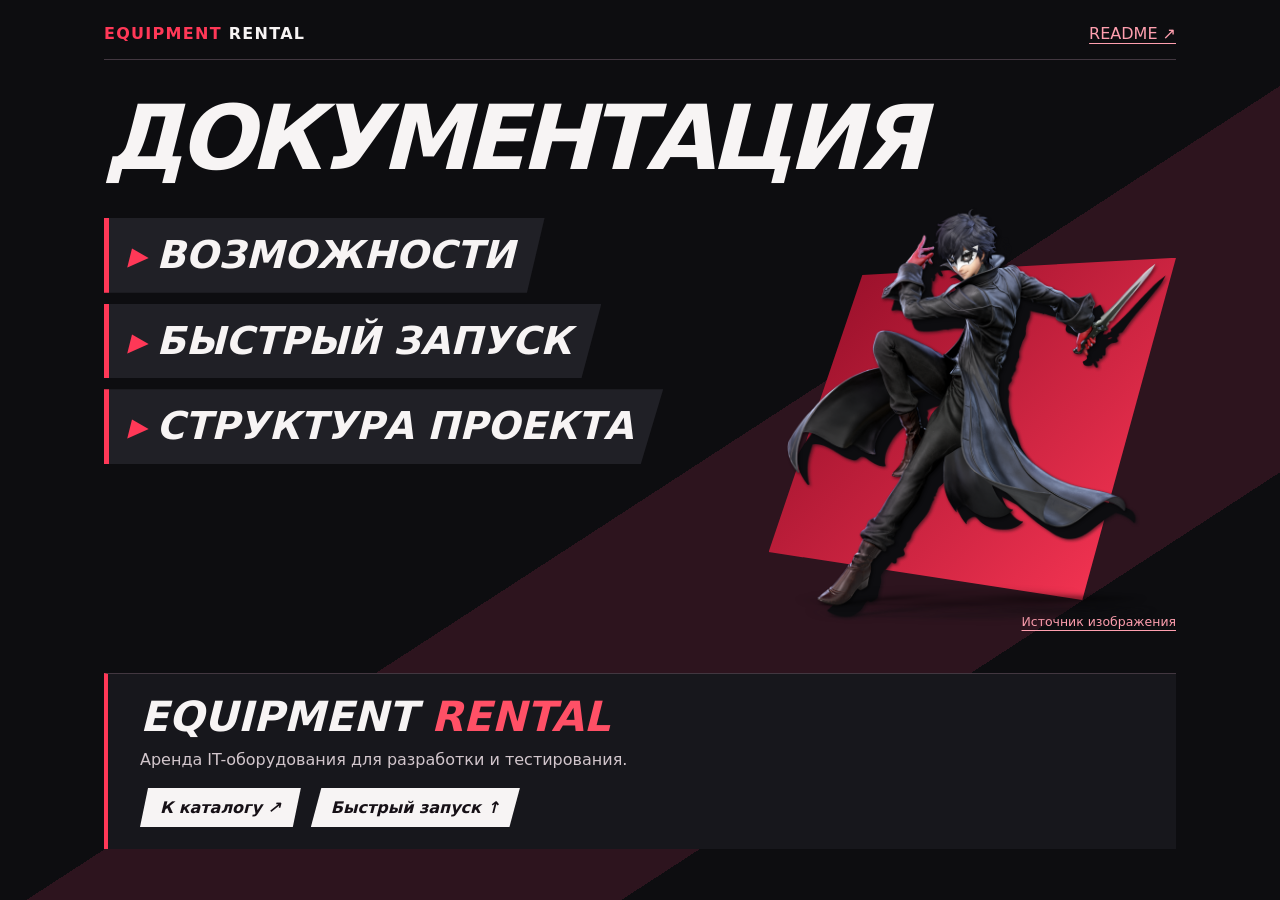
==== static/project-structure.html @ f2153b8c "Widen open documentation panels on desktop" ====
<!doctype html>
<html lang="ru">
<head>
<meta charset="utf-8">
<meta name="viewport" content="width=device-width, initial-scale=1">
<title>Документация · Equipment Rental</title>
<style>
:root{color-scheme:dark;--red:#ff3857;--ink:#0d0d10;--paper:#f7f4f4;--muted:#d2c6cc;font-family:"Segoe UI",system-ui,sans-serif;background:var(--ink);color:var(--paper)}
*{box-sizing:border-box}
body{margin:0;background:linear-gradient(147deg,transparent 52%,#2d141e 52%,#2d141e 67%,transparent 67%),#0d0d10;min-height:100vh}
main{max-width:1200px;margin:auto;padding:24px clamp(18px,5vw,64px) 48px}
header{display:flex;justify-content:space-between;align-items:center;gap:14px;flex-wrap:wrap;border-bottom:1px solid #423740;padding-bottom:16px}
.brand{font-weight:900;letter-spacing:.08em;text-transform:uppercase}
.brand span{color:var(--red)}
a{color:#ff9faf;text-underline-offset:4px}
:focus-visible{outline:2px solid var(--red);outline-offset:4px}
h1{font-size:clamp(2.25rem,7vw,5.6rem);font-style:italic;line-height:.95;letter-spacing:-.06em;text-transform:uppercase;margin:36px 0 26px;overflow-wrap:anywhere}
details{margin:11px 0}
summary{list-style:none;cursor:pointer;width:fit-content;max-width:100%;padding:8px 30px 9px 18px;border-left:5px solid var(--red);background:#202026;font-weight:900;font-style:italic;text-transform:uppercase;font-size:var(--menu-font);line-height:1.5;clip-path:polygon(0 0,100% 0,96% 100%,0 100%)}
summary::-webkit-details-marker{display:none}
summary:before{content:"▸";margin-right:10px;color:var(--red)}
summary:hover,details[open]>summary{background:var(--paper);color:#151015}
details[open]>summary:before{content:"▾";color:#b50030}
summary:focus-visible{outline-offset:-4px}
.panel{position:relative;margin:8px 0 18px;padding:clamp(16px,3vw,32px);background:linear-gradient(150deg,#23171f,#17171c 65%);border:1px solid #59404e;border-left:4px solid var(--red);overflow-wrap:anywhere}
.panel:before{content:"";position:absolute;top:0;right:0;width:76px;height:20px;background:var(--red);clip-path:polygon(35% 0,100% 0,100% 100%,0 100%);pointer-events:none}
.panel h2{font-size:clamp(1.4rem,4vw,2.45rem);font-weight:900;font-style:italic;margin:0 0 16px;text-transform:uppercase}
.grid{display:grid;grid-template-columns:repeat(2,minmax(0,1fr));gap:12px}
article{padding:14px;background:#231e25;border-left:2px solid #95435a}
article h2,article h3{font-size:1.05rem;margin:0 0 8px}
p{line-height:1.5;color:var(--muted)}
article p{margin:0 0 8px}
ul{padding-left:18px}
pre{padding:12px;background:#101014;border-left:2px solid #99435b;overflow:auto}
dt{font-weight:700;margin-top:12px}dd{margin:4px 0 0}dd code{overflow-wrap:anywhere}
@media(max-width:650px){.grid{grid-template-columns:1fr}}
@media (prefers-reduced-motion: no-preference) {
  h1 { animation: title-cut 310ms cubic-bezier(.12,.8,.25,1) both; }
  details > summary { animation: menu-cut 300ms cubic-bezier(.12,.8,.25,1) both; }
  details:nth-of-type(1):not([open]) > summary { animation-delay: 45ms; }
  details:nth-of-type(2):not([open]) > summary { animation-delay: 90ms; }
  details:nth-of-type(3):not([open]) > summary { animation-delay: 135ms; }
  summary { transition: translate 140ms ease; }

  details[open] > summary { animation: select-flash 260ms ease-out both; }
  details[open] > .panel { animation: panel-cut 330ms cubic-bezier(.12,.8,.25,1) both; }
}
@keyframes title-cut {
  from { opacity: 0; transform: translateX(-18px) skewX(-8deg); }
  to { opacity: 1; transform: none; }
}
@keyframes menu-cut {
  from { opacity: 0; transform: translate(-22px, 7px) skewX(-10deg); }
  to { opacity: 1; transform: none; }
}
@keyframes select-flash {
  0% { background: #b50030; color: white; }
  100% { background: var(--paper); color: #151015; transform: none; }
}
@keyframes panel-cut {
  from { opacity: 0; transform: translateY(10px); clip-path: polygon(0 0, 28% 0, 0 100%, 0 100%); }
  to { opacity: 1; transform: none; clip-path: polygon(0 0, 100% 0, 100% 100%, 0 100%); }
}
.docs-layout{--menu-font:clamp(1.14rem,4vw,2.4rem);--menu-width:calc(62% - 24px);display:grid;grid-template-columns:minmax(0,var(--menu-width)) minmax(0,1fr);gap:24px;align-items:start}
.docs-menu{min-width:0}
.joker{position:relative;align-self:start;margin:0;isolation:isolate}
.joker::before{content:"";position:absolute;inset:12% 0 7%;background:linear-gradient(135deg,#8c0b25,var(--red));clip-path:polygon(23% 5%,100% 0,77% 100%,0 86%);z-index:-1}
.joker img{display:block;width:100%;height:auto;filter:drop-shadow(10px 12px 0 #0d0d10)}
.joker figcaption{text-align:right;font-size:.78rem}
.project-banner{margin-top:44px;padding:22px clamp(16px,4vw,32px);border-top:1px solid #423740;border-left:4px solid var(--red);background:#17171c}
.banner-copy h2{font-size:clamp(1.5rem,4vw,2.6rem);line-height:1;font-style:italic;text-transform:uppercase;margin:0}
.banner-copy h2 span{color:#ff5066}
.banner-copy p{margin:10px 0 16px}
.banner-links{display:flex;flex-wrap:wrap;gap:10px}
.banner-links a{padding:10px 20px;color:#161016;background:#f7f4f4;text-decoration:none;font-weight:900;font-style:italic;clip-path:polygon(5% 0,100% 0,95% 100%,0 100%)}
.banner-links a:hover,.banner-links a:focus-visible{background:#ff4560;color:#120810;outline-offset:-4px}
@media(max-width:720px){.docs-layout{grid-template-columns:1fr}.joker{width:min(70%,280px);margin-inline:auto}}
/* Dark Hour follows the open menu section, including keyboard activation. */
body{position:relative;isolation:isolate;background:#0d0d10}
body::before{content:"";position:fixed;inset:-20vmax;z-index:-1;pointer-events:none;background:linear-gradient(147deg,transparent 52%,#2d141e 52%,#2d141e 67%,transparent 67%);transform:translateY(var(--stripe-shift,0px)) rotate(var(--stripe-angle,0deg));transform-origin:50% 50%}
body:has(.docs-menu details[open]){background:#050407}
body:has(.docs-menu details[open])::before{opacity:.65}
body:has(.docs-menu details:nth-of-type(1)[open]){--stripe-shift:-9vh;--stripe-angle:15deg}
body:has(.docs-menu details:nth-of-type(2)[open]){--stripe-shift:-17vh;--stripe-angle:-13deg}
body:has(.docs-menu details:nth-of-type(3)[open]){--stripe-shift:-25vh;--stripe-angle:22deg}
@media(prefers-reduced-motion:no-preference){
  body{transition:background-color 420ms ease}
  body::before{transition:transform 740ms cubic-bezier(.2,.9,.25,1.16),opacity 420ms ease}
  body:has(.docs-menu details[open])::before{animation:dark-hour-sway 5s 740ms ease-in-out infinite}
}
@keyframes dark-hour-sway{
  0%,100%{rotate:0deg}
  50%{rotate:-5deg}
}
.docs-layout:has(.docs-menu details[open]) .joker{display:none}
.docs-layout:has(.docs-menu details[open]){grid-template-columns:minmax(0,1fr)}
@media(min-width:721px) and (max-width:1099px){ .docs-menu:has(details[open]) summary{max-width:var(--menu-width)} }
@media(min-width:1100px){
  .docs-layout:has(details[open]){--menu-row:calc(1.5 * var(--menu-font) + 28px)}
  .docs-menu:has(details[open]){position:relative;min-height:calc(3 * var(--menu-row))}
  .docs-menu:has(details[open]) details{margin:0}
  .docs-menu:has(details[open]) summary{position:absolute;left:0;top:calc(11px + var(--menu-index) * var(--menu-row));max-width:var(--menu-width)}
  .docs-menu details:nth-of-type(1){--menu-index:0}
  .docs-menu details:nth-of-type(2){--menu-index:1}
  .docs-menu details:nth-of-type(3){--menu-index:2}
  .docs-menu details[open]>.panel{margin:0 calc(-1 * clamp(0px, (100vw - 1200px) / 2 + 32px, 320px)) 0 calc(var(--menu-width) + 24px)}
}
@media(prefers-reduced-motion:no-preference){
  .docs-layout:not(:has(details[open])) .joker{animation:menu-cut 300ms ease-out both}
}
</style>
</head>
<body>
<main>
<header><div class="brand"><span>Equipment</span> Rental</div><a href="https://github.com/Interlink-Labs/equipment_rental#readme">README ↗</a></header>
<h1>Документация</h1>
<div class="docs-layout"><div class="docs-menu">
<details name="documentation">
<summary>Возможности</summary>
<div class="panel"><h2>Возможности проекта</h2>
<div class="grid">
<article><h3>Оборудование</h3><p>Каталог с дневными тарифами и инвентарными номерами.</p></article>
<article><h3>Клиенты</h3><p>Карточки клиентов с контактными данными.</p></article>
<article><h3>Аренды</h3><p>Оформление аренды и брони, расчёт стоимости по датам.</p></article>
<article><h3>Сотрудники</h3><p>Учёт сотрудников и их ролей.</p></article>
</div>
<p>В браузере доступен <a href="/">каталог оборудования</a>. Маршруты всех разделов собраны в <a href="/docs">Swagger</a>.</p>
</div>
</details>
<details name="documentation" id="quick-start">
<summary>Быстрый запуск</summary>
<div class="panel"><h2>Быстрый запуск</h2>
<p>Откройте терминал в папке проекта и создайте виртуальное окружение.</p>
<pre><code>python -m venv venv</code></pre>
<p>Активируйте окружение командой для своего терминала.</p>
<dl>
<dt>Windows PowerShell</dt><dd><code>venv\Scripts\Activate.ps1</code></dd>
<dt>Windows CMD</dt><dd><code>venv\Scripts\activate.bat</code></dd>
<dt>macOS / Linux</dt><dd><code>source venv/bin/activate</code></dd>
</dl>
<p>Установите зависимости и запустите сервер.</p>
<pre><code>python -m pip install -r requirements.txt
python main.py</code></pre>
<p><a href="/">Открыть каталог</a> · <a href="/docs">Открыть Swagger</a></p>
</div>
</details>
<details name="documentation">
<summary>Структура проекта</summary>
<div class="panel"><h2>Структура проекта</h2>
<section class="grid" aria-label="Модули проекта">
    <article><h2>Запуск</h2><p>Точка входа FastAPI и зависимости.</p><ul>
      <li><a href="https://github.com/Interlink-Labs/equipment_rental/blob/main/main.py"><code>main.py</code></a></li>
      <li><a href="https://github.com/Interlink-Labs/equipment_rental/blob/main/requirements.txt"><code>requirements.txt</code></a></li>
    </ul></article>
    <article><h2>Данные</h2><p>SQLite, модели таблиц и проверка данных.</p><ul>
      <li><a href="https://github.com/Interlink-Labs/equipment_rental/blob/main/database.py"><code>database.py</code></a></li>
      <li><a href="https://github.com/Interlink-Labs/equipment_rental/blob/main/models.py"><code>models.py</code></a></li>
      <li><a href="https://github.com/Interlink-Labs/equipment_rental/blob/main/schemas.py"><code>schemas.py</code></a></li>
    </ul></article>
    <article><h2>API</h2><p>Маршруты, расчёт стоимости и проверка дат.</p><ul>
      <li><a href="https://github.com/Interlink-Labs/equipment_rental/tree/main/routers"><code>routers/</code></a></li>
      <li><a href="https://github.com/Interlink-Labs/equipment_rental/blob/main/services.py"><code>services.py</code></a></li>
    </ul></article>
    <article><h2>Интерфейс</h2><p>Разметка, стили и JavaScript.</p><ul>
      <li><a href="https://github.com/Interlink-Labs/equipment_rental/tree/main/templates"><code>templates/</code></a></li>
      <li><a href="https://github.com/Interlink-Labs/equipment_rental/tree/main/static"><code>static/</code></a></li>
    </ul></article>
  </section>
</div>
</details>
</div>
<figure class="joker">
  <img src="./joker.png" alt="Джокер из Persona 5" width="1708" height="1708">
  <figcaption><a href="https://www.ssbwiki.com/File:Joker_SSBU.png">Источник изображения</a></figcaption>
</figure>
</div>
<section class="project-banner" aria-labelledby="banner-title">
  <div class="banner-copy">
    <h2 id="banner-title">Equipment <span>Rental</span></h2>
    <p>Аренда IT-оборудования для разработки и тестирования.</p>
    <nav class="banner-links" aria-label="Ссылки проекта">
      <a href="/">К каталогу ↗</a>
      <a href="#quick-start">Быстрый запуск ↑</a>
    </nav>
  </div>
</section>
<script>
document.querySelector('.banner-links a[href="#quick-start"]').addEventListener('click', () => {
  document.getElementById('quick-start').open = true;
});
</script>
</main>
</body>
</html>
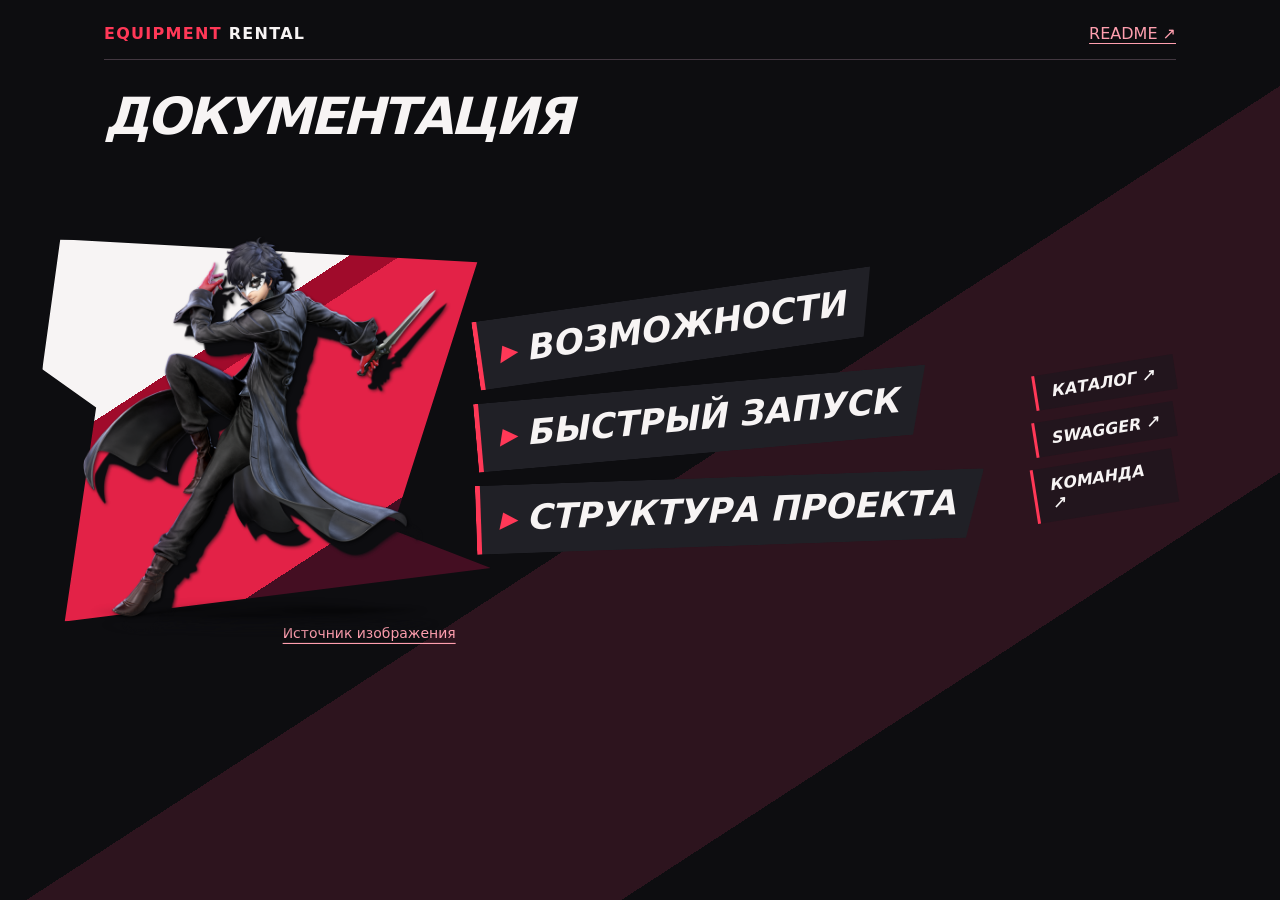
==== commit a94f2f51: "Recompose interactive README as a Persona-inspired menu" ====
--- a/static/project-structure.html
+++ b/static/project-structure.html
@@ -67,13 +67,6 @@
 .joker::before{content:"";position:absolute;inset:12% 0 7%;background:linear-gradient(135deg,#8c0b25,var(--red));clip-path:polygon(23% 5%,100% 0,77% 100%,0 86%);z-index:-1}
 .joker img{display:block;width:100%;height:auto;filter:drop-shadow(10px 12px 0 #0d0d10)}
 .joker figcaption{text-align:right;font-size:.78rem}
-.project-banner{margin-top:44px;padding:22px clamp(16px,4vw,32px);border-top:1px solid #423740;border-left:4px solid var(--red);background:#17171c}
-.banner-copy h2{font-size:clamp(1.5rem,4vw,2.6rem);line-height:1;font-style:italic;text-transform:uppercase;margin:0}
-.banner-copy h2 span{color:#ff5066}
-.banner-copy p{margin:10px 0 16px}
-.banner-links{display:flex;flex-wrap:wrap;gap:10px}
-.banner-links a{padding:10px 20px;color:#161016;background:#f7f4f4;text-decoration:none;font-weight:900;font-style:italic;clip-path:polygon(5% 0,100% 0,95% 100%,0 100%)}
-.banner-links a:hover,.banner-links a:focus-visible{background:#ff4560;color:#120810;outline-offset:-4px}
 @media(max-width:720px){.docs-layout{grid-template-columns:1fr}.joker{width:min(70%,280px);margin-inline:auto}}
 /* Dark Hour follows the open menu section, including keyboard activation. */
 body{position:relative;isolation:isolate;background:#0d0d10}
@@ -107,6 +100,24 @@
 }
 @media(prefers-reduced-motion:no-preference){
   .docs-layout:not(:has(details[open])) .joker{animation:menu-cut 300ms ease-out both}
+}
+.quick-links{display:flex;flex-wrap:wrap;gap:8px;align-self:center}
+.quick-links a{display:block;padding:8px 14px;background:#22151d;border-left:3px solid var(--red);color:var(--paper);font-weight:800;font-style:italic;text-decoration:none;text-transform:uppercase}
+.quick-links a:hover,.quick-links a:focus-visible{background:var(--paper);color:#151015}
+.docs-layout:has(details[open]) .quick-links{grid-area:2/1;display:flex}
+@media(min-width:1100px){
+  .docs-layout{--menu-font:clamp(1.9rem,2.7vw,2.4rem)}
+  main>h1{font-size:clamp(2rem,4vw,4.4rem);margin:32px 0 10px}
+  .docs-layout:not(:has(details[open])){grid-template-columns:minmax(0,34fr) minmax(0,52fr) minmax(0,14fr);align-items:center;min-height:min(64vh,620px)}
+  .docs-layout:not(:has(details[open])) .joker{grid-area:1/1;align-self:center;scale:1.12;translate:-5%}
+  .docs-layout:not(:has(details[open])) .joker::before{inset:1% -9% 5% -6%;background:linear-gradient(147deg,#f7f4f4 0 32%,#a00b2b 32% 37%,#e32247 37% 73%,#440e22 73%);clip-path:polygon(4% 0,97% 6%,78% 76%,100% 86%,5% 100%,12% 44%,0 34%)}
+  .docs-layout:not(:has(details[open])) .docs-menu{grid-area:1/2;z-index:1}
+  .docs-menu summary{rotate:-8deg;transform-origin:left center;white-space:nowrap}
+  .docs-menu details:nth-of-type(2)>summary{rotate:-5deg}
+  .docs-menu details:nth-of-type(3)>summary{rotate:-2deg}
+  .docs-menu:not(:has(details[open])) details{margin:13px 0}
+  .quick-links{grid-area:1/3;display:grid;gap:12px}
+  .docs-layout:not(:has(details[open])) .quick-links a{rotate:-9deg}
 }
 </style>
 </head>
@@ -173,22 +184,12 @@
   <img src="./joker.png" alt="Джокер из Persona 5" width="1708" height="1708">
   <figcaption><a href="https://www.ssbwiki.com/File:Joker_SSBU.png">Источник изображения</a></figcaption>
 </figure>
+<nav class="quick-links" aria-label="Быстрые ссылки">
+  <a href="/">Каталог <span aria-hidden="true">↗</span></a>
+  <a href="/docs">Swagger <span aria-hidden="true">↗</span></a>
+  <a href="https://github.com/orgs/Interlink-Labs/projects/6">Команда <span aria-hidden="true">↗</span></a>
+</nav>
 </div>
-<section class="project-banner" aria-labelledby="banner-title">
-  <div class="banner-copy">
-    <h2 id="banner-title">Equipment <span>Rental</span></h2>
-    <p>Аренда IT-оборудования для разработки и тестирования.</p>
-    <nav class="banner-links" aria-label="Ссылки проекта">
-      <a href="/">К каталогу ↗</a>
-      <a href="#quick-start">Быстрый запуск ↑</a>
-    </nav>
-  </div>
-</section>
-<script>
-document.querySelector('.banner-links a[href="#quick-start"]').addEventListener('click', () => {
-  document.getElementById('quick-start').open = true;
-});
-</script>
 </main>
 </body>
 </html>
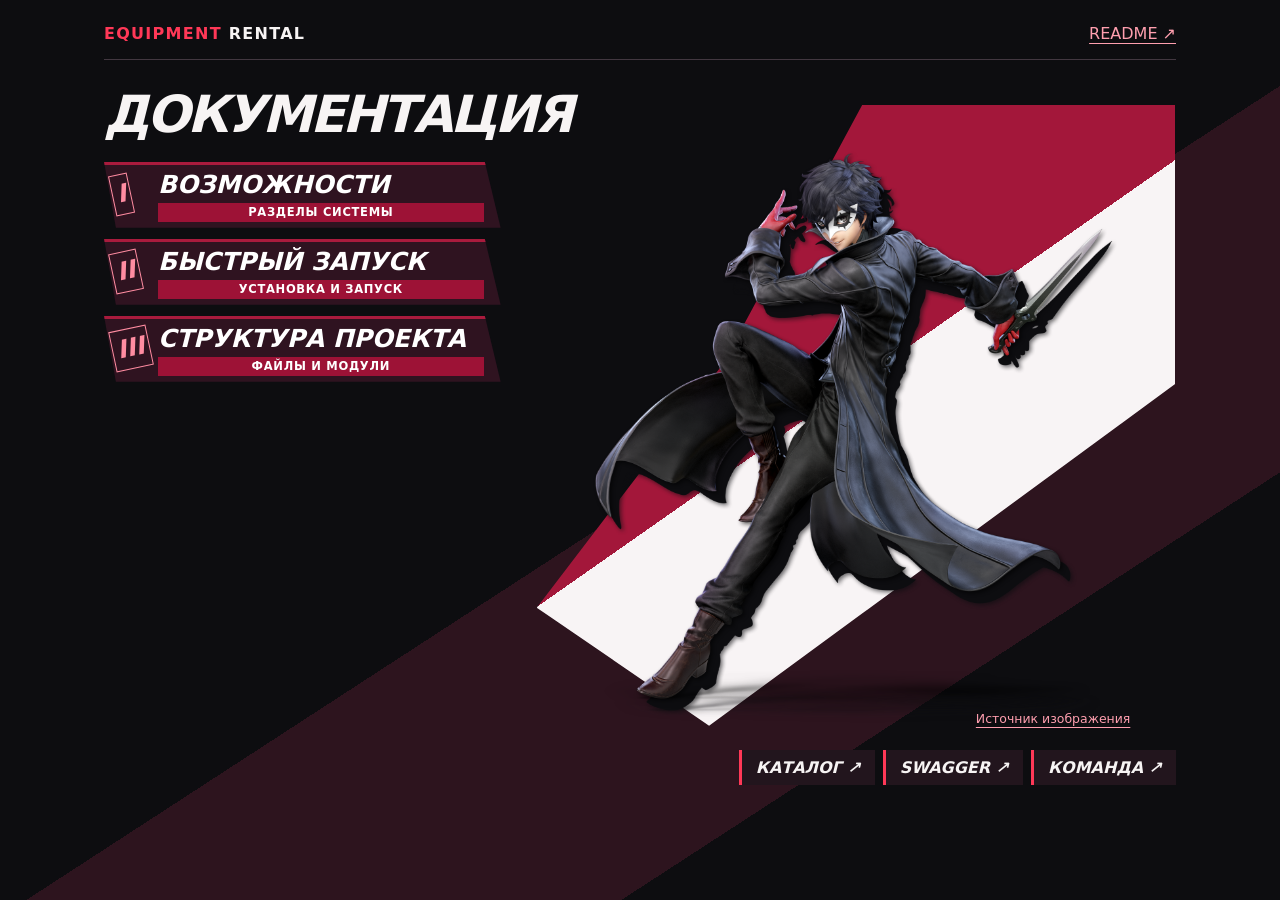
==== commit 75608db8: "Match documentation menu to Persona list layout" ====
--- a/static/project-structure.html
+++ b/static/project-structure.html
@@ -105,19 +105,24 @@
 .quick-links a{display:block;padding:8px 14px;background:#22151d;border-left:3px solid var(--red);color:var(--paper);font-weight:800;font-style:italic;text-decoration:none;text-transform:uppercase}
 .quick-links a:hover,.quick-links a:focus-visible{background:var(--paper);color:#151015}
 .docs-layout:has(details[open]) .quick-links{grid-area:2/1;display:flex}
+.docs-layout{--card-height:66px;--menu-font:clamp(.9rem,2.2vw,1.55rem)}
+.docs-menu summary{display:grid;grid-template-columns:38px minmax(0,1fr);grid-template-rows:1fr auto;align-items:center;gap:0 8px;width:100%;min-height:var(--card-height);padding:5px 17px 6px 8px;line-height:1.08;background:#2f1320;color:#fff;clip-path:polygon(0 0,96% 0,100% 100%,3% 100%);border-left:0;box-shadow:inset 0 3px #a91b3d}
+.docs-menu summary::before{display:none}
+.docs-menu summary:hover,.docs-menu details[open]>summary{background:#f7f4f4;color:#110c10;box-shadow:inset 0 4px #ee234c}
+.menu-number{grid-row:1 / 3;justify-self:start;align-self:center;padding:6px 4px;border:1px solid currentColor;rotate:-12deg;color:#ff8ca1}
+details[open] .menu-number,summary:hover .menu-number{color:#a40029}
+.menu-caption{grid-column:2;display:block;padding:3px 5px;background:#9d1236;color:#fff;font-size:.72rem;letter-spacing:.06em;text-align:center;font-style:normal}
+details[open] .menu-caption,summary:hover .menu-caption{background:#141016}
 @media(min-width:1100px){
-  .docs-layout{--menu-font:clamp(1.9rem,2.7vw,2.4rem)}
-  main>h1{font-size:clamp(2rem,4vw,4.4rem);margin:32px 0 10px}
-  .docs-layout:not(:has(details[open])){grid-template-columns:minmax(0,34fr) minmax(0,52fr) minmax(0,14fr);align-items:center;min-height:min(64vh,620px)}
-  .docs-layout:not(:has(details[open])) .joker{grid-area:1/1;align-self:center;scale:1.12;translate:-5%}
-  .docs-layout:not(:has(details[open])) .joker::before{inset:1% -9% 5% -6%;background:linear-gradient(147deg,#f7f4f4 0 32%,#a00b2b 32% 37%,#e32247 37% 73%,#440e22 73%);clip-path:polygon(4% 0,97% 6%,78% 76%,100% 86%,5% 100%,12% 44%,0 34%)}
-  .docs-layout:not(:has(details[open])) .docs-menu{grid-area:1/2;z-index:1}
-  .docs-menu summary{rotate:-8deg;transform-origin:left center;white-space:nowrap}
-  .docs-menu details:nth-of-type(2)>summary{rotate:-5deg}
-  .docs-menu details:nth-of-type(3)>summary{rotate:-2deg}
-  .docs-menu:not(:has(details[open])) details{margin:13px 0}
-  .quick-links{grid-area:1/3;display:grid;gap:12px}
-  .docs-layout:not(:has(details[open])) .quick-links a{rotate:-9deg}
+  main>h1{font-size:clamp(2.1rem,4vw,4.5rem);margin:30px 0 12px}
+  .docs-layout{--menu-width:37%}
+  .docs-layout:not(:has(details[open])){grid-template-columns:minmax(0,var(--menu-width)) minmax(0,1fr);position:relative;min-height:min(65vh,580px)}
+  .docs-layout:not(:has(details[open])) .docs-menu{grid-area:1/1;z-index:1}
+  .docs-layout:not(:has(details[open])) .joker{grid-area:1/2;align-self:center;width:min(92%,560px);justify-self:center}
+  .docs-layout:not(:has(details[open])) .joker::before{inset:-8% -8% 0 -6%;background:linear-gradient(145deg,#a3173a 0 47%,#f8f4f5 47% 80%,#ff2d54 80%);clip-path:polygon(51% 0,100% 0,100% 45%,27% 100%,0 81%,29% 42%)}
+  .docs-layout:not(:has(details[open])) .quick-links{grid-area:2/2;justify-self:end}
+  .docs-layout:has(details[open]){--menu-row:calc(var(--card-height) + 11px)}
+  .docs-menu:has(details[open]) summary{width:var(--menu-width)}
 }
 </style>
 </head>
@@ -127,7 +132,7 @@
 <h1>Документация</h1>
 <div class="docs-layout"><div class="docs-menu">
 <details name="documentation">
-<summary>Возможности</summary>
+<summary><span class="menu-number" aria-hidden="true">I</span><span>Возможности</span><small class="menu-caption">Разделы системы</small></summary>
 <div class="panel"><h2>Возможности проекта</h2>
 <div class="grid">
 <article><h3>Оборудование</h3><p>Каталог с дневными тарифами и инвентарными номерами.</p></article>
@@ -139,7 +144,7 @@
 </div>
 </details>
 <details name="documentation" id="quick-start">
-<summary>Быстрый запуск</summary>
+<summary><span class="menu-number" aria-hidden="true">II</span><span>Быстрый запуск</span><small class="menu-caption">Установка и запуск</small></summary>
 <div class="panel"><h2>Быстрый запуск</h2>
 <p>Откройте терминал в папке проекта и создайте виртуальное окружение.</p>
 <pre><code>python -m venv venv</code></pre>
@@ -156,7 +161,7 @@
 </div>
 </details>
 <details name="documentation">
-<summary>Структура проекта</summary>
+<summary><span class="menu-number" aria-hidden="true">III</span><span>Структура проекта</span><small class="menu-caption">Файлы и модули</small></summary>
 <div class="panel"><h2>Структура проекта</h2>
 <section class="grid" aria-label="Модули проекта">
     <article><h2>Запуск</h2><p>Точка входа FastAPI и зависимости.</p><ul>
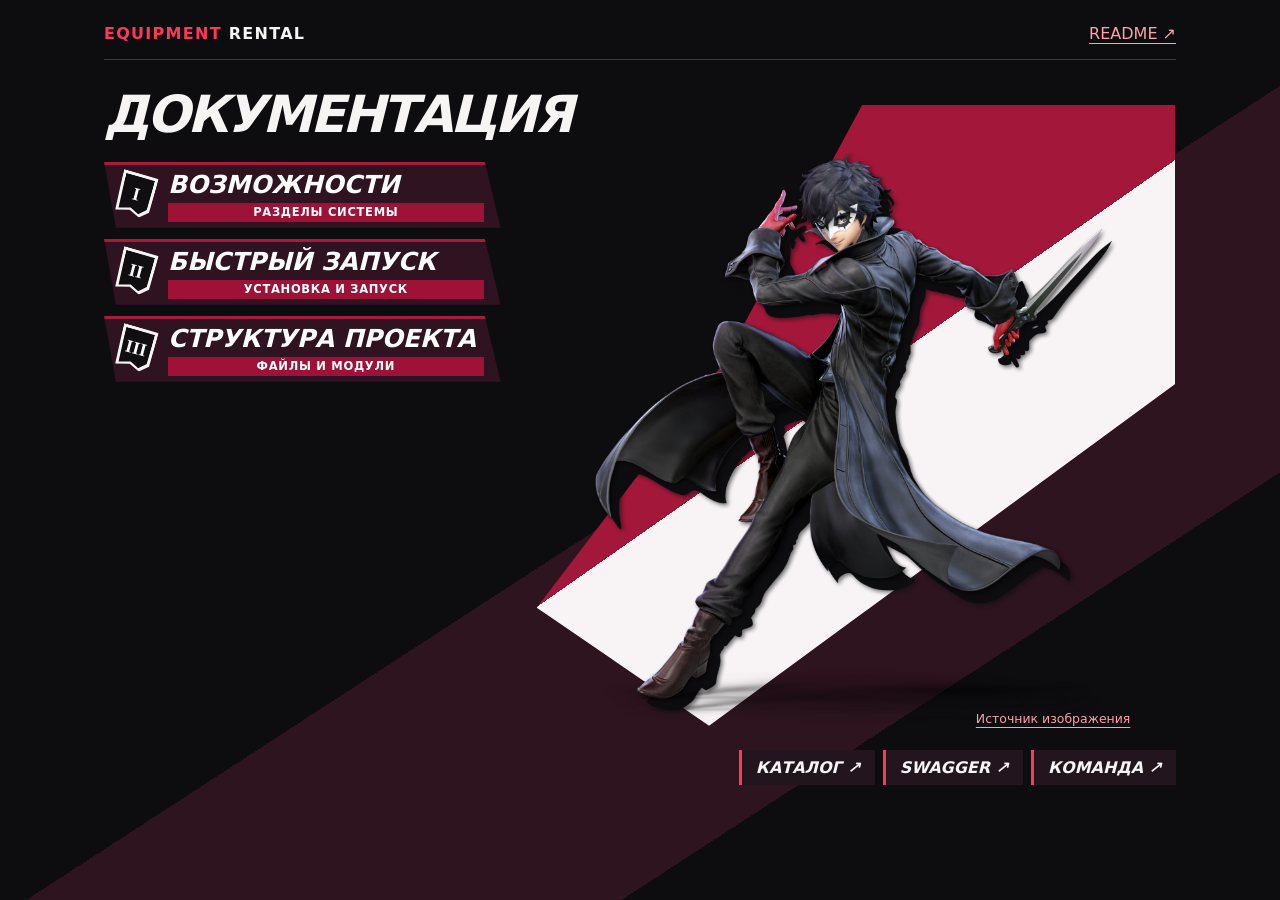
==== commit 099c3339: "Style menu numbers as tilted black cards" ====
--- a/static/project-structure.html
+++ b/static/project-structure.html
@@ -106,11 +106,11 @@
 .quick-links a:hover,.quick-links a:focus-visible{background:var(--paper);color:#151015}
 .docs-layout:has(details[open]) .quick-links{grid-area:2/1;display:flex}
 .docs-layout{--card-height:66px;--menu-font:clamp(.9rem,2.2vw,1.55rem)}
-.docs-menu summary{display:grid;grid-template-columns:38px minmax(0,1fr);grid-template-rows:1fr auto;align-items:center;gap:0 8px;width:100%;min-height:var(--card-height);padding:5px 17px 6px 8px;line-height:1.08;background:#2f1320;color:#fff;clip-path:polygon(0 0,96% 0,100% 100%,3% 100%);border-left:0;box-shadow:inset 0 3px #a91b3d}
+.docs-menu summary{display:grid;grid-template-columns:48px minmax(0,1fr);grid-template-rows:1fr auto;align-items:center;gap:0 8px;width:100%;min-height:var(--card-height);padding:5px 17px 6px 8px;line-height:1.08;background:#2f1320;color:#fff;clip-path:polygon(0 0,96% 0,100% 100%,3% 100%);border-left:0;box-shadow:inset 0 3px #a91b3d}
 .docs-menu summary::before{display:none}
 .docs-menu summary:hover,.docs-menu details[open]>summary{background:#f7f4f4;color:#110c10;box-shadow:inset 0 4px #ee234c}
-.menu-number{grid-row:1 / 3;justify-self:start;align-self:center;padding:6px 4px;border:1px solid currentColor;rotate:-12deg;color:#ff8ca1}
-details[open] .menu-number,summary:hover .menu-number{color:#a40029}
+.menu-number{grid-row:1 / 3;justify-self:center;align-self:center;position:relative;isolation:isolate;display:grid;place-items:center;width:36px;height:43px;rotate:15deg;background:#f7f4f4;color:#fff;font:700 1.13rem/1 Georgia,serif;clip-path:polygon(0 0,100% 2%,98% 83%,74% 100%,44% 88%,5% 96%)}
+.menu-number::before{content:"";position:absolute;inset:3px;z-index:-1;background:#100e11;clip-path:polygon(0 0,100% 2%,98% 83%,74% 100%,44% 88%,5% 96%)}
 .menu-caption{grid-column:2;display:block;padding:3px 5px;background:#9d1236;color:#fff;font-size:.72rem;letter-spacing:.06em;text-align:center;font-style:normal}
 details[open] .menu-caption,summary:hover .menu-caption{background:#141016}
 @media(min-width:1100px){
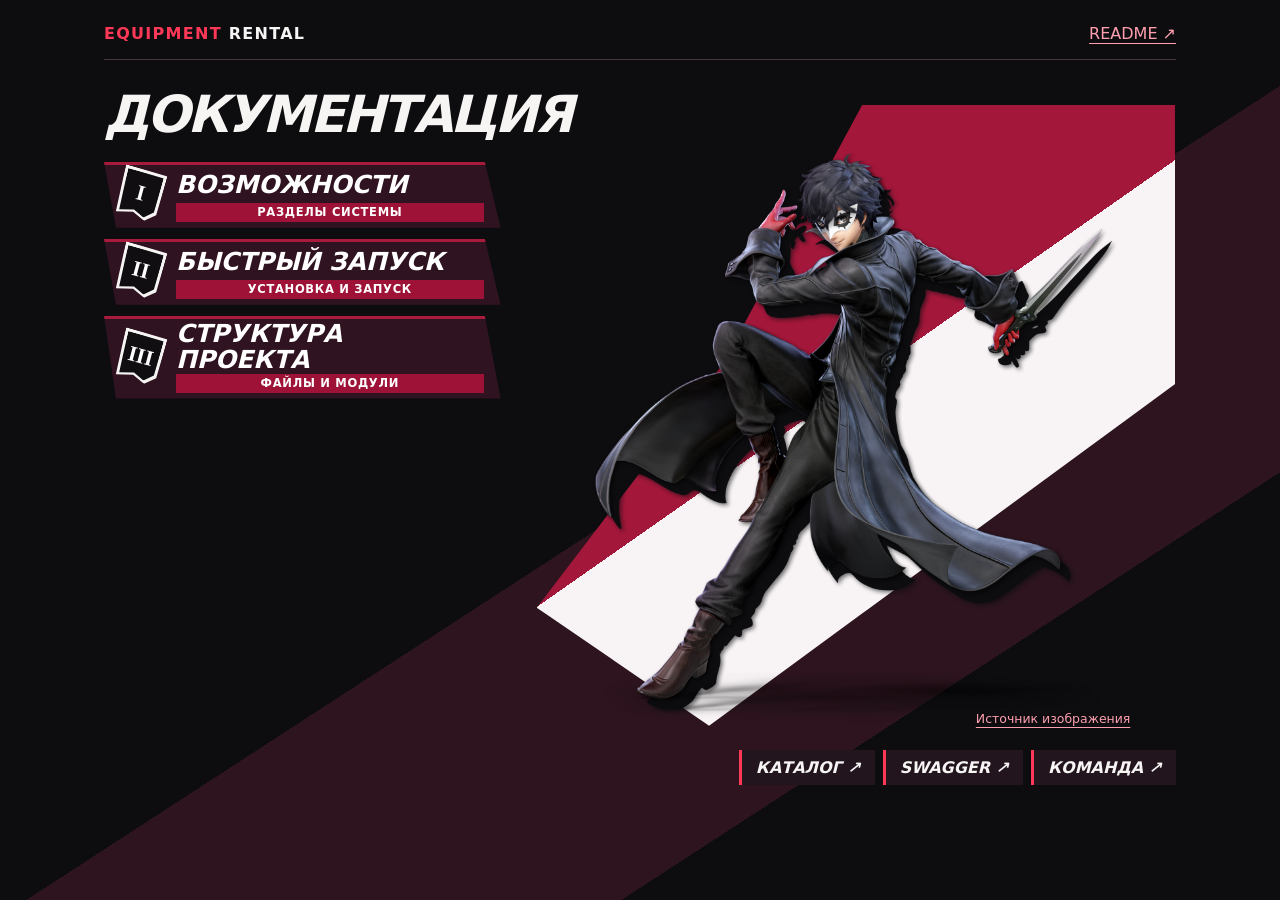
==== commit dc97c859: "Enlarge documentation menu number badges" ====
--- a/static/project-structure.html
+++ b/static/project-structure.html
@@ -106,10 +106,10 @@
 .quick-links a:hover,.quick-links a:focus-visible{background:var(--paper);color:#151015}
 .docs-layout:has(details[open]) .quick-links{grid-area:2/1;display:flex}
 .docs-layout{--card-height:66px;--menu-font:clamp(.9rem,2.2vw,1.55rem)}
-.docs-menu summary{display:grid;grid-template-columns:48px minmax(0,1fr);grid-template-rows:1fr auto;align-items:center;gap:0 8px;width:100%;min-height:var(--card-height);padding:5px 17px 6px 8px;line-height:1.08;background:#2f1320;color:#fff;clip-path:polygon(0 0,96% 0,100% 100%,3% 100%);border-left:0;box-shadow:inset 0 3px #a91b3d}
+.docs-menu summary{display:grid;grid-template-columns:56px minmax(0,1fr);grid-template-rows:1fr auto;align-items:center;gap:0 8px;width:100%;min-height:var(--card-height);padding:5px 17px 6px 8px;line-height:1.08;background:#2f1320;color:#fff;clip-path:polygon(0 0,96% 0,100% 100%,3% 100%);border-left:0;box-shadow:inset 0 3px #a91b3d}
 .docs-menu summary::before{display:none}
 .docs-menu summary:hover,.docs-menu details[open]>summary{background:#f7f4f4;color:#110c10;box-shadow:inset 0 4px #ee234c}
-.menu-number{grid-row:1 / 3;justify-self:center;align-self:center;position:relative;isolation:isolate;display:grid;place-items:center;width:36px;height:43px;rotate:15deg;background:#f7f4f4;color:#fff;font:700 1.13rem/1 Georgia,serif;clip-path:polygon(0 0,100% 2%,98% 83%,74% 100%,44% 88%,5% 96%)}
+.menu-number{grid-row:1 / 3;justify-self:center;align-self:center;position:relative;isolation:isolate;display:grid;place-items:center;width:43px;height:50px;rotate:15deg;background:#f7f4f4;color:#fff;font:700 1.36rem/1 Georgia,serif;clip-path:polygon(0 0,100% 2%,98% 83%,74% 100%,44% 88%,5% 96%)}
 .menu-number::before{content:"";position:absolute;inset:3px;z-index:-1;background:#100e11;clip-path:polygon(0 0,100% 2%,98% 83%,74% 100%,44% 88%,5% 96%)}
 .menu-caption{grid-column:2;display:block;padding:3px 5px;background:#9d1236;color:#fff;font-size:.72rem;letter-spacing:.06em;text-align:center;font-style:normal}
 details[open] .menu-caption,summary:hover .menu-caption{background:#141016}
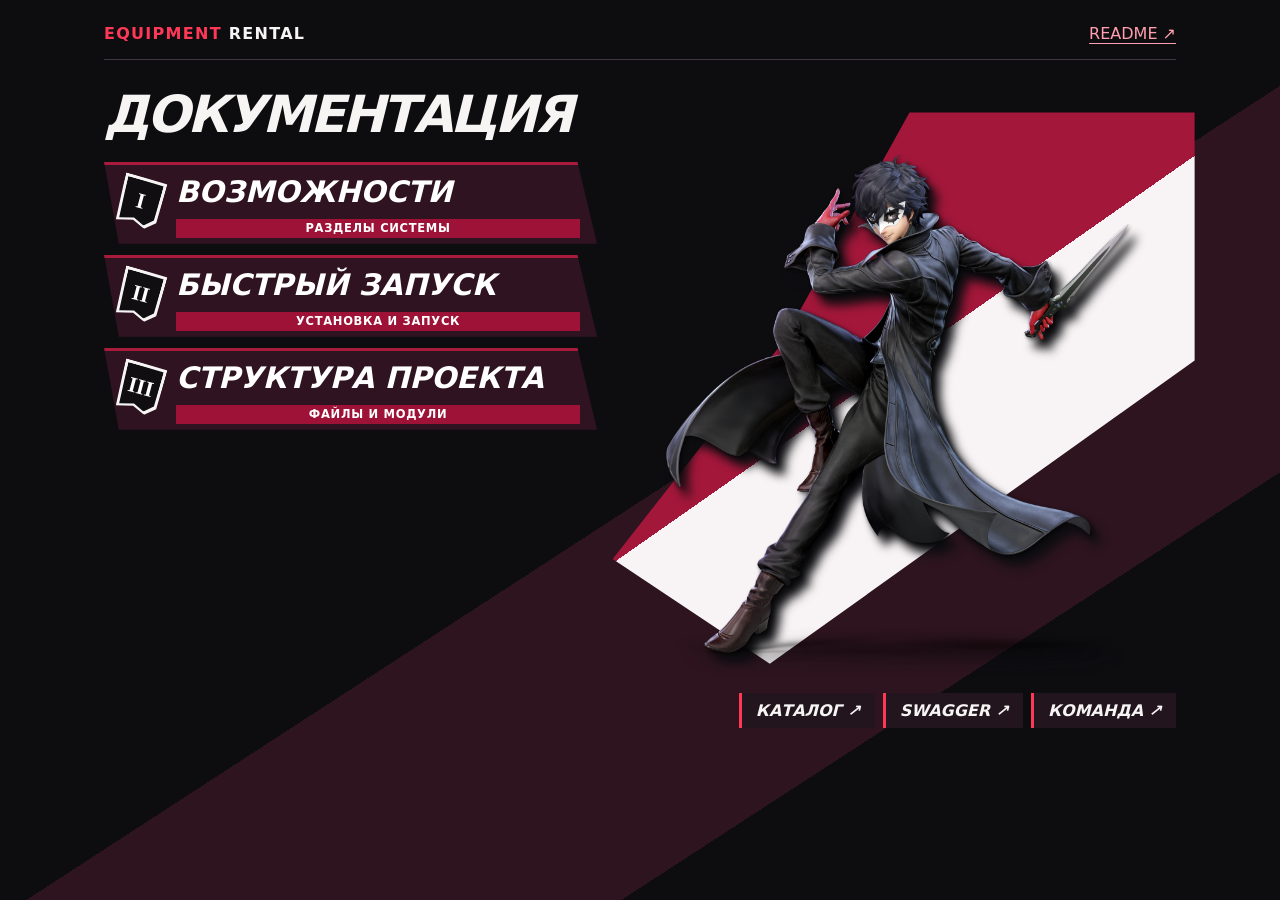
==== commit fb1e2081: "Enlarge menu buttons and blend Joker shadow" ====
--- a/static/project-structure.html
+++ b/static/project-structure.html
@@ -65,11 +65,10 @@
 .docs-menu{min-width:0}
 .joker{position:relative;align-self:start;margin:0;isolation:isolate}
 .joker::before{content:"";position:absolute;inset:12% 0 7%;background:linear-gradient(135deg,#8c0b25,var(--red));clip-path:polygon(23% 5%,100% 0,77% 100%,0 86%);z-index:-1}
-.joker img{display:block;width:100%;height:auto;filter:drop-shadow(10px 12px 0 #0d0d10)}
-.joker figcaption{text-align:right;font-size:.78rem}
+.joker img{display:block;width:100%;height:auto;filter:drop-shadow(8px 10px 5px var(--page-bg))}
 @media(max-width:720px){.docs-layout{grid-template-columns:1fr}.joker{width:min(70%,280px);margin-inline:auto}}
 /* Dark Hour follows the open menu section, including keyboard activation. */
-body{position:relative;isolation:isolate;background:#0d0d10}
+body{--page-bg:#0d0d10;position:relative;isolation:isolate;background:var(--page-bg)}
 body::before{content:"";position:fixed;inset:-20vmax;z-index:-1;pointer-events:none;background:linear-gradient(147deg,transparent 52%,#2d141e 52%,#2d141e 67%,transparent 67%);transform:translateY(var(--stripe-shift,0px)) rotate(var(--stripe-angle,0deg));transform-origin:50% 50%}
 body:has(.docs-menu details[open]){background:#050407}
 body:has(.docs-menu details[open])::before{opacity:.65}
@@ -105,7 +104,7 @@
 .quick-links a{display:block;padding:8px 14px;background:#22151d;border-left:3px solid var(--red);color:var(--paper);font-weight:800;font-style:italic;text-decoration:none;text-transform:uppercase}
 .quick-links a:hover,.quick-links a:focus-visible{background:var(--paper);color:#151015}
 .docs-layout:has(details[open]) .quick-links{grid-area:2/1;display:flex}
-.docs-layout{--card-height:66px;--menu-font:clamp(.9rem,2.2vw,1.55rem)}
+.docs-layout{--card-height:82px;--menu-font:clamp(1rem,2.5vw,1.85rem)}
 .docs-menu summary{display:grid;grid-template-columns:56px minmax(0,1fr);grid-template-rows:1fr auto;align-items:center;gap:0 8px;width:100%;min-height:var(--card-height);padding:5px 17px 6px 8px;line-height:1.08;background:#2f1320;color:#fff;clip-path:polygon(0 0,96% 0,100% 100%,3% 100%);border-left:0;box-shadow:inset 0 3px #a91b3d}
 .docs-menu summary::before{display:none}
 .docs-menu summary:hover,.docs-menu details[open]>summary{background:#f7f4f4;color:#110c10;box-shadow:inset 0 4px #ee234c}
@@ -115,7 +114,7 @@
 details[open] .menu-caption,summary:hover .menu-caption{background:#141016}
 @media(min-width:1100px){
   main>h1{font-size:clamp(2.1rem,4vw,4.5rem);margin:30px 0 12px}
-  .docs-layout{--menu-width:37%}
+  .docs-layout{--menu-width:46%}
   .docs-layout:not(:has(details[open])){grid-template-columns:minmax(0,var(--menu-width)) minmax(0,1fr);position:relative;min-height:min(65vh,580px)}
   .docs-layout:not(:has(details[open])) .docs-menu{grid-area:1/1;z-index:1}
   .docs-layout:not(:has(details[open])) .joker{grid-area:1/2;align-self:center;width:min(92%,560px);justify-self:center}
@@ -187,7 +186,6 @@
 </div>
 <figure class="joker">
   <img src="./joker.png" alt="Джокер из Persona 5" width="1708" height="1708">
-  <figcaption><a href="https://www.ssbwiki.com/File:Joker_SSBU.png">Источник изображения</a></figcaption>
 </figure>
 <nav class="quick-links" aria-label="Быстрые ссылки">
   <a href="/">Каталог <span aria-hidden="true">↗</span></a>
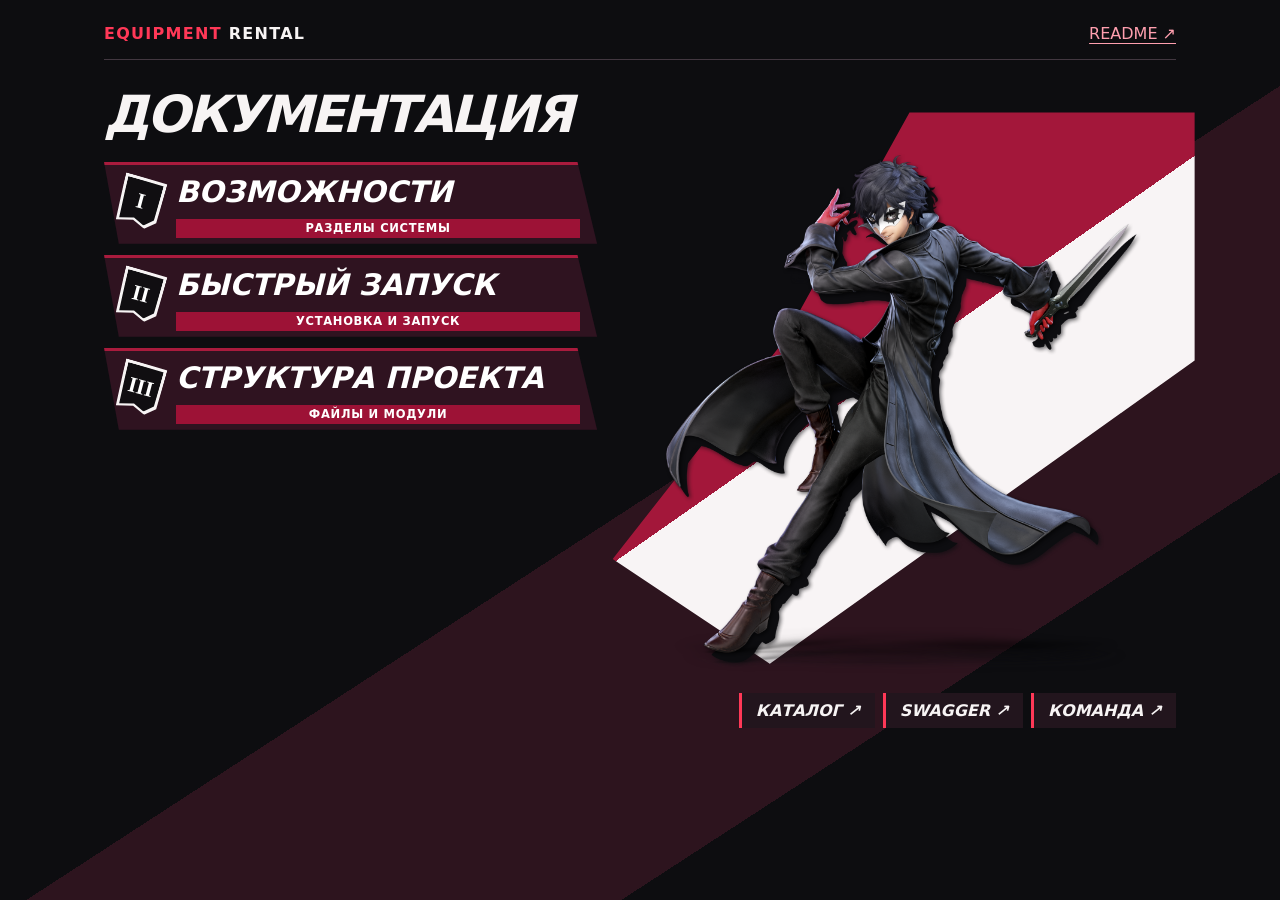
==== commit 27d2c1ae: "Use a crisp silhouette shadow for Joker" ====
--- a/static/project-structure.html
+++ b/static/project-structure.html
@@ -65,7 +65,7 @@
 .docs-menu{min-width:0}
 .joker{position:relative;align-self:start;margin:0;isolation:isolate}
 .joker::before{content:"";position:absolute;inset:12% 0 7%;background:linear-gradient(135deg,#8c0b25,var(--red));clip-path:polygon(23% 5%,100% 0,77% 100%,0 86%);z-index:-1}
-.joker img{display:block;width:100%;height:auto;filter:drop-shadow(8px 10px 5px var(--page-bg))}
+.joker img{display:block;width:100%;height:auto;filter:drop-shadow(8px 10px 0 var(--page-bg))}
 @media(max-width:720px){.docs-layout{grid-template-columns:1fr}.joker{width:min(70%,280px);margin-inline:auto}}
 /* Dark Hour follows the open menu section, including keyboard activation. */
 body{--page-bg:#0d0d10;position:relative;isolation:isolate;background:var(--page-bg)}
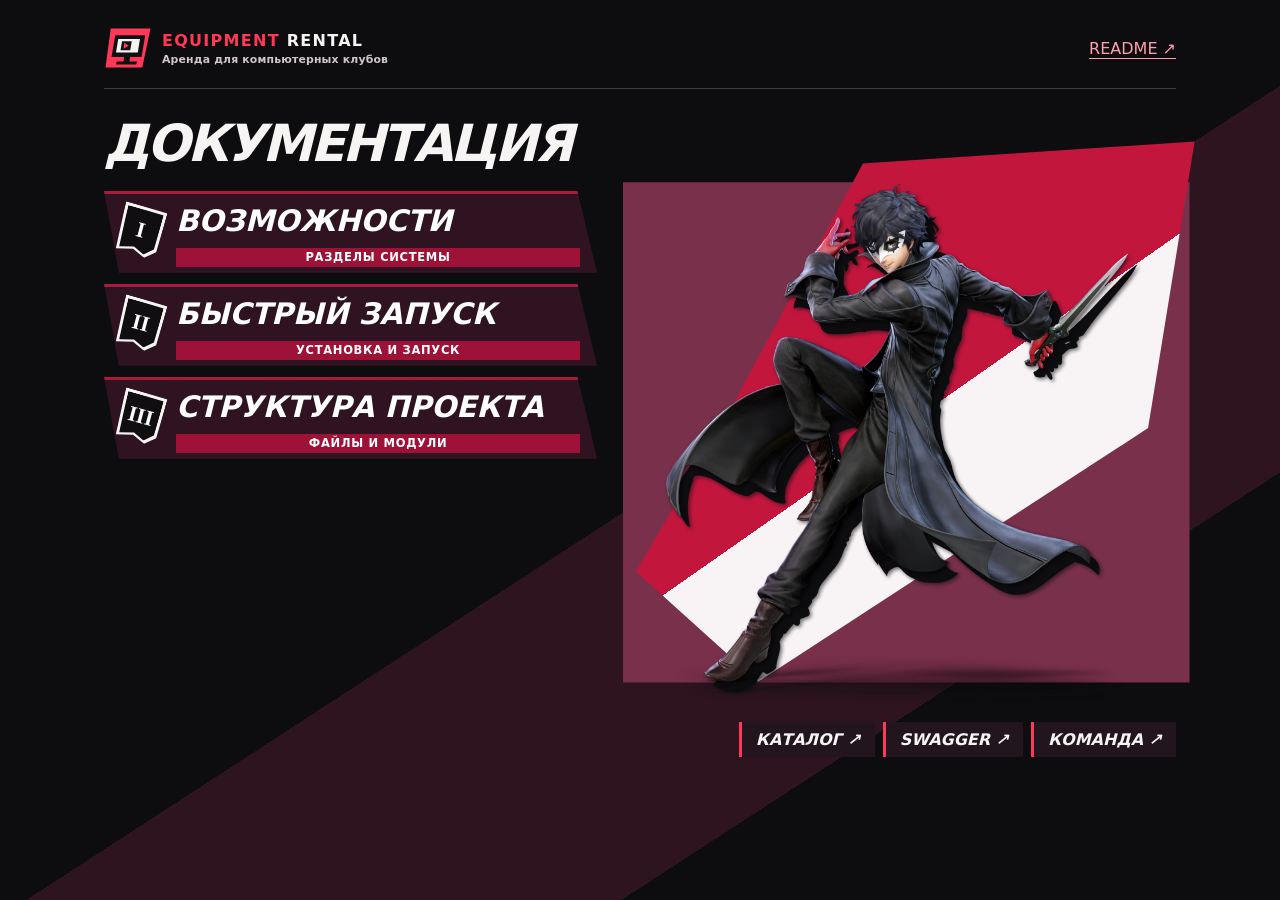
==== commit 6d62e642: "Add Equipment Rental club logo and refine flat artwork" ====
--- a/static/project-structure.html
+++ b/static/project-structure.html
@@ -4,6 +4,7 @@
 <meta charset="utf-8">
 <meta name="viewport" content="width=device-width, initial-scale=1">
 <title>Документация · Equipment Rental</title>
+<link rel="icon" href="./equipment-rental-logo.svg" type="image/svg+xml">
 <style>
 :root{color-scheme:dark;--red:#ff3857;--ink:#0d0d10;--paper:#f7f4f4;--muted:#d2c6cc;font-family:"Segoe UI",system-ui,sans-serif;background:var(--ink);color:var(--paper)}
 *{box-sizing:border-box}
@@ -65,7 +66,7 @@
 .docs-menu{min-width:0}
 .joker{position:relative;align-self:start;margin:0;isolation:isolate}
 .joker::before{content:"";position:absolute;inset:12% 0 7%;background:linear-gradient(135deg,#8c0b25,var(--red));clip-path:polygon(23% 5%,100% 0,77% 100%,0 86%);z-index:-1}
-.joker img{display:block;width:100%;height:auto;filter:drop-shadow(8px 10px 0 var(--page-bg))}
+.joker img{display:block;width:100%;height:auto;filter:drop-shadow(9px 11px 0 var(--page-bg))}
 @media(max-width:720px){.docs-layout{grid-template-columns:1fr}.joker{width:min(70%,280px);margin-inline:auto}}
 /* Dark Hour follows the open menu section, including keyboard activation. */
 body{--page-bg:#0d0d10;position:relative;isolation:isolate;background:var(--page-bg)}
@@ -118,16 +119,21 @@
   .docs-layout:not(:has(details[open])){grid-template-columns:minmax(0,var(--menu-width)) minmax(0,1fr);position:relative;min-height:min(65vh,580px)}
   .docs-layout:not(:has(details[open])) .docs-menu{grid-area:1/1;z-index:1}
   .docs-layout:not(:has(details[open])) .joker{grid-area:1/2;align-self:center;width:min(92%,560px);justify-self:center}
-  .docs-layout:not(:has(details[open])) .joker::before{inset:-8% -8% 0 -6%;background:linear-gradient(145deg,#a3173a 0 47%,#f8f4f5 47% 80%,#ff2d54 80%);clip-path:polygon(51% 0,100% 0,100% 45%,27% 100%,0 81%,29% 42%)}
+  .docs-layout:not(:has(details[open])) .joker::before{inset:-8% -8% 0 -6%;background:linear-gradient(145deg,#c3163d 0 51%,#f8f4f5 51% 75%,#ff2d54 75%);clip-path:polygon(43% 4%,100% 0,92% 52%,25% 98%,4% 78%,19% 51%)}
   .docs-layout:not(:has(details[open])) .quick-links{grid-area:2/2;justify-self:end}
   .docs-layout:has(details[open]){--menu-row:calc(var(--card-height) + 11px)}
   .docs-menu:has(details[open]) summary{width:var(--menu-width)}
 }
+.brand{display:inline-flex;align-items:center;gap:10px;text-decoration:none;color:var(--paper)}
+.brand .brand-copy{color:var(--paper)}
+.brand small{display:block;margin-top:3px;color:var(--muted);font-size:.68rem;letter-spacing:.015em;text-transform:none}
+.joker::after{content:"";position:absolute;inset:0 -7% 2% -4%;background:#79304a;clip-path:polygon(49% 2%,100% 5%,93% 54%,31% 100%,15% 87%,28% 85%,85% 48%,91% 12%,46% 11%);z-index:-2}
+@media(prefers-reduced-motion:no-preference){.joker::after{animation:panel-cut 440ms ease-out both}}
 </style>
 </head>
 <body>
 <main>
-<header><div class="brand"><span>Equipment</span> Rental</div><a href="https://github.com/Interlink-Labs/equipment_rental#readme">README ↗</a></header>
+<header><a class="brand" href="/" aria-label="Equipment Rental — каталог"><img src="./equipment-rental-logo.svg" width="48" height="48" alt=""><span class="brand-copy"><span>Equipment</span> Rental<small>Аренда для компьютерных клубов</small></span></a><a href="https://github.com/Interlink-Labs/equipment_rental#readme">README ↗</a></header>
 <h1>Документация</h1>
 <div class="docs-layout"><div class="docs-menu">
 <details name="documentation">
